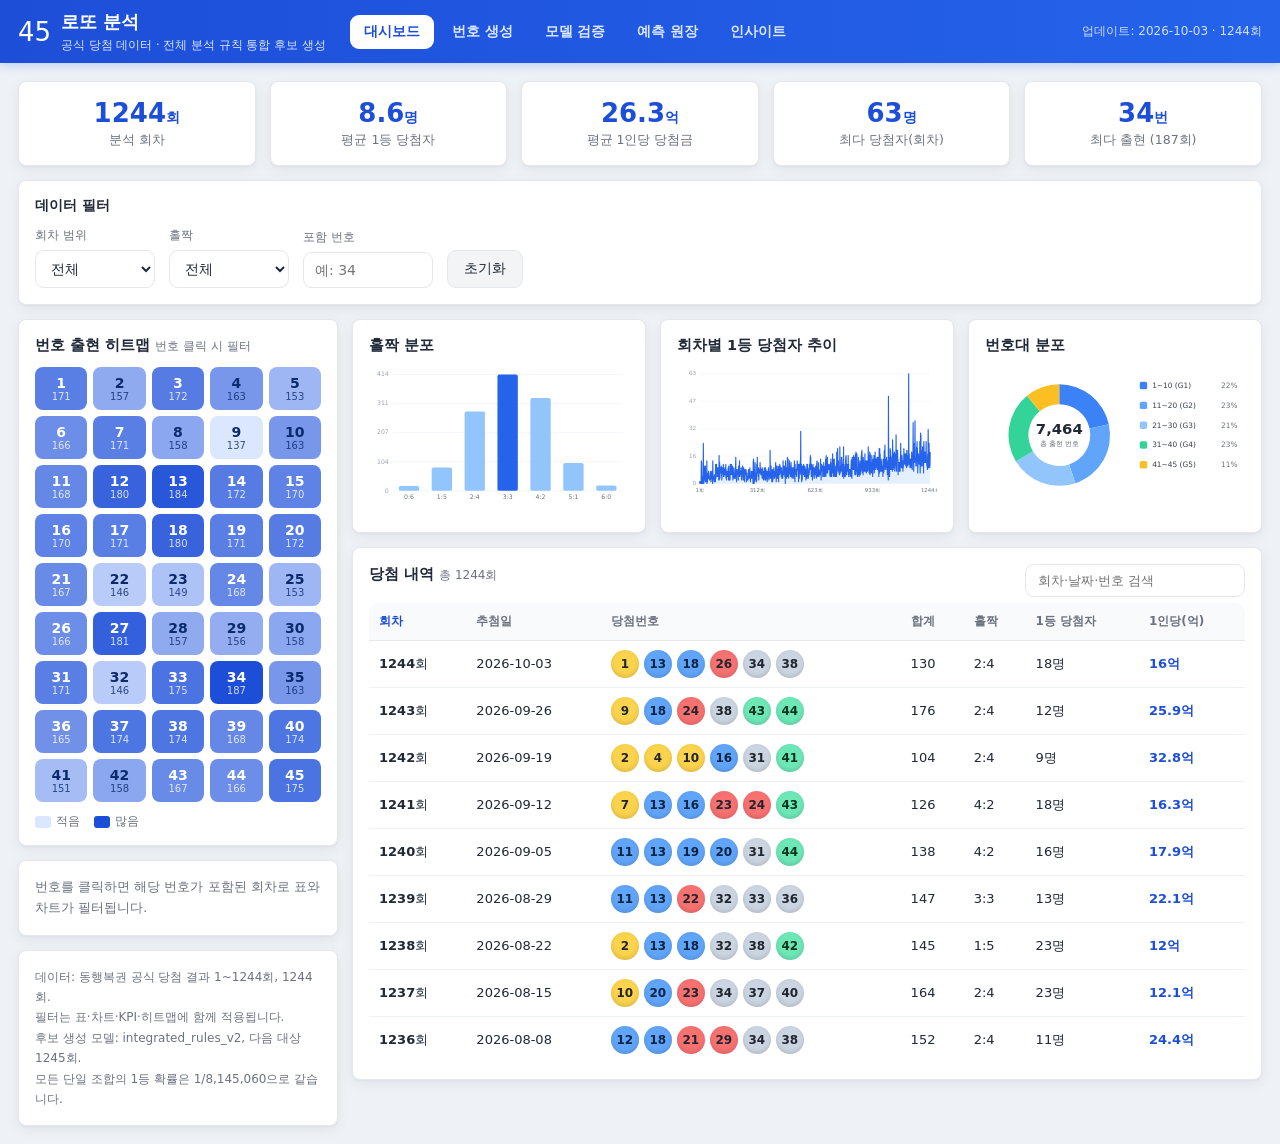
==== app/index.html @ 328bbbec "예측 원장에 힌트 적중률 채점 추가 포함·제외 번호와 실험 필터가 무작위로 고른 것보다 잘 맞는지 잰다. 힌트를 무작위로 고르면 기대 당첨금은 힌트가 없을 때와 같으므로, 힌트가 " ====
<!DOCTYPE html>
<html lang="ko">
<head>
<meta charset="utf-8" />
<meta name="viewport" content="width=device-width, initial-scale=1, viewport-fit=cover" />
<meta name="theme-color" content="#1d4ed8" />
<meta name="apple-mobile-web-app-capable" content="yes" />
<meta name="apple-mobile-web-app-title" content="로또 분석" />
<link rel="manifest" href="manifest.webmanifest" />
<link rel="icon" href="icon-192.png" />
<link rel="apple-touch-icon" href="icon-192.png" />
<link rel="stylesheet" href="styles.css" />
<title>로또 데이터 분석과 번호 생성</title>
</head>
<body>
<header class="appbar">
  <div class="appbar-inner">
    <div class="brand">
      <span class="logo" aria-hidden="true">45</span>
      <div class="brand-txt">
        <h1>로또 분석</h1>
        <span class="sub">공식 당첨 데이터 · 전체 분석 규칙 통합 후보 생성</span>
      </div>
    </div>
    <nav class="topnav" id="topnav" aria-label="주요 화면">
      <button data-tab="dashboard" data-icon="⌂" class="active" aria-current="page">대시보드</button>
      <button data-tab="generate" data-icon="＋">번호 생성</button>
      <button data-tab="backtest" data-icon="✓">모델 검증</button>
      <button data-tab="ledger" data-icon="▤">예측 원장</button>
      <button data-tab="insights" data-icon="ⓘ">인사이트</button>
    </nav>
    <div class="updated" id="updated">업데이트: -</div>
  </div>
</header>

<main>
  <section class="tab" id="tab-dashboard">
    <div class="kpis" id="kpis"></div>
    <div class="card filterbar">
      <div class="filter-title">데이터 필터</div>
      <div class="filter-grid">
        <label class="filter-field">회차 범위
          <select id="fRange">
            <option value="0" selected>전체</option><option value="500">최근 500회</option>
            <option value="300">최근 300회</option><option value="200">최근 200회</option>
            <option value="100">최근 100회</option><option value="50">최근 50회</option>
          </select>
        </label>
        <label class="filter-field">홀짝<select id="fOE"><option value="all">전체</option></select></label>
        <label class="filter-field filter-wide">포함 번호<input type="text" id="fInclude" placeholder="예: 34" inputmode="numeric" /></label>
        <button class="reset" id="fReset">초기화</button>
      </div>
    </div>
    <div class="dash">
      <div class="dash-left">
        <div class="card heatmap-card">
          <h3>번호 출현 히트맵 <span class="muted-inline">번호 클릭 시 필터</span></h3>
          <div id="heatmap" class="heatmap"></div>
          <div class="legend">
            <span class="legend-grad"><i></i> 적음</span><span class="legend-grad"><i class="hi"></i> 많음</span>
            <span class="legend-clear" id="legendClear" hidden>번호 필터 해제</span>
          </div>
        </div>
        <div class="card info-card">번호를 클릭하면 해당 번호가 포함된 회차로 표와 차트가 필터됩니다.</div>
        <div class="card notes" id="notes"></div>
      </div>
      <div class="dash-right">
        <div class="charts">
          <div class="card chart-card"><h3>홀짝 분포</h3><div id="chartOE" class="chart"></div></div>
          <div class="card chart-card"><h3>회차별 1등 당첨자 추이</h3><div id="chartLine" class="chart"></div></div>
          <div class="card chart-card"><h3>번호대 분포</h3><div id="chartDonut" class="chart"></div></div>
        </div>
        <div class="card table-card">
          <div class="table-head">
            <h3>당첨 내역 <span class="muted-inline" id="tableCount"></span></h3>
            <input type="search" id="tableSearch" class="table-search" placeholder="회차·날짜·번호 검색" />
          </div>
          <div class="table-scroll">
            <table id="drawTable">
              <thead><tr>
                <th data-sort="round">회차</th><th data-sort="date">추첨일</th>
                <th class="nums-col">당첨번호</th><th data-sort="sum">합계</th>
                <th class="oe-col">홀짝</th><th data-sort="winners">1등 당첨자</th><th data-sort="amount">1인당(억)</th>
              </tr></thead>
              <tbody id="drawTbody"></tbody>
            </table>
          </div>
        </div>
      </div>
    </div>
  </section>

  <section class="tab" id="tab-generate" hidden>
    <div class="card hero">
      <h2 id="generatorTitle">다음 회차 후보 생성</h2>
      <p class="muted">기본 패턴·전이·조건부 규칙·개별 번호·페어·출현주기를 함께 평가해 상위 조합을 표시합니다.
        여러 장을 살 때는 <b>겹침 상한</b>이 중요합니다. 상한이 작을수록 조합끼리 덜 겹쳐
        한 장도 못 맞출 확률이 내려갑니다(기대값은 그대로입니다).</p>
      <div class="controls">
        <label>생성 개수<input type="number" id="genCount" value="6" min="1" max="200" /></label>
        <label>후보 풀<select id="genPool"><option value="10000">10,000개</option><option value="30000" selected>30,000개</option><option value="60000">60,000개</option></select></label>
        <label>점수 모델<select id="genModel"><option value="integrated" selected>전체 규칙 통합 v2</option><option value="legacy">페어+주기 v1</option></select></label>
        <label>시나리오<select id="genScenario"><option value="all">전체</option></select></label>
        <label class="check"><input type="checkbox" id="genNoConsec" /> 연속번호 제외</label>
        <label>조합 간 겹침 상한<select id="genMaxOverlap">
          <option value="2" selected>최대 2개 (권장)</option>
          <option value="3">최대 3개</option>
          <option value="4">최대 4개</option>
          <option value="none">제한 없음</option>
        </select></label>
      </div>
      <div class="controls">
        <label class="grow">고정 번호<input type="text" id="genFix" placeholder="예: 17, 33" inputmode="numeric" /></label>
        <label class="grow">제외 번호<input type="text" id="genExclude" placeholder="예: 7, 13" inputmode="numeric" /></label>
        <label class="grow">재현 시드<input type="text" id="genSeed" placeholder="예: 1234 또는 메모" autocomplete="off" /></label>
      </div>
      <div class="model-help" id="modelHelp"></div>
      <details class="experiment-panel">
        <summary>선택형 실험 필터 <span id="experimentSummary">0개 사용 · 기본값 꺼짐</span></summary>
        <p class="muted">전형적인 모양을 강제하면 실제 당첨조합도 제외됩니다. 아래 필터는 통합 점수와 별개이며 직접 선택한 경우에만 적용됩니다.</p>
        <div id="experimentRules"></div>
        <div class="callout warn compact" id="experimentRisk"></div>
      </details>
      <button class="primary" id="genBtn">후보 생성</button>
      <p class="error" id="genError" hidden></p>
    </div>
    <div id="genResults"></div>
    <div class="card lock-card" id="lockCard" hidden>
      <div>
        <h3>이 결과를 예측 원장에 잠그기</h3>
        <p class="muted">대상 회차·데이터 기준·모델·조건·시드·조합을 함께 저장합니다. 저장된 원본은 수정하지 않고 추첨 결과만 자동 판정합니다.</p>
      </div>
      <button class="primary slim" id="lockBtn">예측 잠금</button>
      <span class="save-status" id="lockStatus"></span>
    </div>
    <div class="card generation-save-card" id="generationSaveCard" hidden>
      <div class="generation-save-head">
        <div>
          <h3>생성 번호 저장·내보내기</h3>
          <p class="muted">현재 결과를 이 브라우저에 보관하거나, 회차·조건과 번호가 정리된 텍스트 파일로 내려받습니다.</p>
        </div>
        <div class="result-actions">
          <button class="primary slim" id="saveGenerationBtn">현재 결과 저장</button>
          <button class="ghost slim" id="exportGenerationTxtBtn">현재 결과 TXT</button>
        </div>
      </div>
      <span class="save-status" id="generationSaveStatus"></span>
      <div id="savedGenerationList"></div>
    </div>
    <div class="card subtle"><button class="ghost" id="qpBtn">완전 무작위 1장</button><div id="qpResult"></div></div>
  </section>

  <section class="tab" id="tab-backtest" hidden>
    <div class="card">
      <h2>워크포워드 백테스트</h2>
      <p class="muted">각 검증 회차 직전 데이터만 학습하고 표본으로 실제 당첨 조합의 전체 조합 내 백분위를 추정했습니다.</p>
      <div id="btTable"></div><div id="btCompare" class="callout warn"></div>
    </div>
    <div class="card" id="btFullCard">
      <h2>전 회차 워크포워드 백테스트</h2>
      <p class="muted" id="btFullIntro"></p>
      <div id="btFullTable"></div>
      <h3 style="margin-top:14px">구간별</h3>
      <div id="btFullSegments"></div>
      <div id="btFullNote" class="callout warn"></div>
    </div>
    <div class="card">
      <h3>현재 점수 구성</h3>
      <div id="btStability"></div>
    </div>
    <div class="card">
      <h3>규칙별 배제 위험</h3>
      <p class="muted">통과율은 예측력이 아니라 해당 규칙이 후보와 과거 당첨조합을 얼마나 남기는지 보여줍니다.</p>
      <div id="ruleRiskTable"></div>
      <div id="ruleRiskNote" class="callout warn"></div>
    </div>
    <div class="card">
      <h3>회차 조회</h3>
      <div class="controls">
        <label class="grow">회차 번호<input type="number" id="lookupRound" placeholder="예: 최근 회차" inputmode="numeric" /></label>
        <button class="primary slim" id="lookupBtn">조회</button>
      </div>
      <div id="lookupResult"></div>
    </div>
  </section>

  <section class="tab" id="tab-ledger" hidden>
    <div class="card intro ledger-head">
      <div>
        <h2>예측 원장</h2>
        <p class="muted">추첨 전에 잠근 생성 결과와 SHA-256 영수증을 이 브라우저에 보관합니다. 앱 데이터가 갱신되면 1~5등 기준으로 자동 채점합니다.</p>
      </div>
      <button class="ghost slim" id="exportLedgerBtn">JSON 내보내기</button>
    </div>
    <div class="card callout warn ledger-warning">
      브라우저를 초기화하면 로컬 원장이 사라질 수 있습니다. 중요한 기록은 JSON으로 내보내 별도 보관하세요.
    </div>
    <div id="hintScore"></div>
    <div id="ledgerList"></div>
  </section>

  <section class="tab" id="tab-insights" hidden>
    <div class="card intro"><h2>검증 결과</h2><p class="muted">현재 생성 규칙과 해석할 때 지켜야 할 한계입니다.</p></div>
    <div id="insightCards"></div>
  </section>
</main>
<script src="data.js"></script><script src="app.js"></script>
</body>
</html>
---- app/styles.css ----
:root {
  --bg: #eef2f7;
  --card: #ffffff;
  --ink: #1f2937;
  --muted: #6b7280;
  --line: #e5e7eb;
  --line2: #eef1f5;
  --blue: #2563eb;
  --blue-d: #1d4ed8;
  --blue-l: #60a5fa;
  --blue-bg: #eff4ff;
  --good: #16a34a;
  --good-bg: #ecfdf3;
  --warn: #d97706;
  --warn-bg: #fff7ed;
  --bad: #dc2626;
  --shadow: 0 1px 2px rgba(16,24,40,.04), 0 4px 14px rgba(16,24,40,.06);
  --radius: 8px;
}

* { box-sizing: border-box; -webkit-tap-highlight-color: transparent; }

html { max-width: 100%; overflow-x: hidden; }
html, body {
  margin: 0;
  background: var(--bg);
  color: var(--ink);
  font-family: -apple-system, BlinkMacSystemFont, "Apple SD Gothic Neo",
    "Pretendard", "Segoe UI", system-ui, sans-serif;
  -webkit-font-smoothing: antialiased;
}
body { min-width: 320px; max-width: 100%; overflow-x: hidden; }
button, input, select, summary { touch-action: manipulation; }

/* ── App bar ───────────────────────────── */
.appbar {
  position: sticky; top: 0; z-index: 30;
  background: linear-gradient(90deg, var(--blue-d), var(--blue));
  color: #fff;
  box-shadow: 0 2px 10px rgba(29,78,216,.25);
}
.appbar-inner {
  max-width: 1320px; margin: 0 auto;
  padding: 10px 18px calc(10px + env(safe-area-inset-top, 0px));
  display: flex; align-items: center; gap: 16px; flex-wrap: wrap;
}
.brand { display: flex; align-items: center; gap: 10px; }
.logo { font-size: 26px; }
.brand-txt h1 { margin: 0; font-size: 18px; letter-spacing: 0; }
.brand-txt .sub { font-size: 11.5px; color: #dbe6ff; }
.topnav { display: flex; gap: 4px; margin-left: 8px; flex: 1; }
.topnav button {
  background: transparent; color: #dbe6ff; border: none;
  padding: 8px 14px; border-radius: 9px; font-size: 14px; font-weight: 600;
  cursor: pointer; font-family: inherit; transition: background .15s, color .15s;
}
.topnav button:hover { background: rgba(255,255,255,.12); color: #fff; }
.topnav button.active { background: #fff; color: var(--blue-d); }
.topnav button::before { display: none; }
.updated { font-size: 12px; color: #cfe0ff; white-space: nowrap; }

/* ── Layout ────────────────────────────── */
main { max-width: 1320px; margin: 0 auto; padding: 18px; }
.tab[hidden] { display: none; }
.card {
  background: var(--card);
  border: 1px solid var(--line);
  border-radius: var(--radius);
  box-shadow: var(--shadow);
  padding: 16px;
  min-width: 0;
}
.card h2 { margin: 0 0 6px; font-size: 18px; }
.card h3 { margin: 0 0 12px; font-size: 14.5px; font-weight: 700; }
.muted { color: var(--muted); font-size: 13px; line-height: 1.6; margin: 0 0 12px; }
.muted-inline { color: var(--muted); font-size: 12px; font-weight: 500; }

/* ── KPI cards ─────────────────────────── */
.kpis {
  display: grid; grid-template-columns: repeat(5, 1fr); gap: 14px;
  margin-bottom: 14px;
}
/* 진단 타일은 4개라 화면 폭에 맞춰 스스로 접힌다. */
.kpis.diagnostic { grid-template-columns: repeat(auto-fit, minmax(150px, 1fr)); }
.kpi {
  background: var(--card); border: 1px solid var(--line); border-radius: var(--radius);
  box-shadow: var(--shadow); padding: 16px; text-align: center;
}
.kpi .big { font-size: 26px; font-weight: 800; color: var(--blue-d); letter-spacing: 0; }
.kpi .lbl { font-size: 12.5px; color: var(--muted); margin-top: 4px; }
.kpi .big small { font-size: 14px; font-weight: 700; }

/* ── Filter bar ────────────────────────── */
.filterbar { margin-bottom: 14px; }
.filter-title { font-weight: 700; font-size: 14px; margin-bottom: 12px; }
.filter-grid { display: flex; gap: 14px; flex-wrap: wrap; align-items: flex-end; }
label { font-size: 12px; color: var(--muted); display: flex; flex-direction: column; gap: 6px; }
input, select {
  background: #fff; border: 1px solid var(--line); color: var(--ink);
  border-radius: 9px; padding: 9px 11px; font-size: 14px; font-family: inherit;
}
select { min-width: 120px; }
input[type="text"], input[type="number"] { width: 130px; }
input:focus, select:focus { outline: 2px solid var(--blue-l); outline-offset: 0; border-color: var(--blue-l); }
.reset {
  background: #f3f4f6; border: 1px solid var(--line); color: var(--ink);
  border-radius: 9px; padding: 9px 16px; font-size: 14px; cursor: pointer; font-family: inherit;
}
.reset:hover { background: #e9ecf1; }
.toggle { flex-direction: row; align-items: center; gap: 8px; color: var(--ink); font-size: 13px; cursor: pointer; }
.toggle input { display: none; }
.toggle .track {
  width: 38px; height: 22px; border-radius: 999px; background: #cbd5e1; position: relative; transition: background .15s;
}
.toggle .track::after {
  content: ""; position: absolute; top: 2px; left: 2px; width: 18px; height: 18px;
  border-radius: 50%; background: #fff; box-shadow: 0 1px 2px rgba(0,0,0,.2); transition: transform .15s;
}
.toggle input:checked + .track { background: var(--blue); }
.toggle input:checked + .track::after { transform: translateX(16px); }

/* ── Dashboard grid ────────────────────── */
.dash {
  display: grid;
  grid-template-columns: 320px 1fr;
  gap: 14px;
  align-items: start;
}
.dash-left { display: flex; flex-direction: column; gap: 14px; }
.dash-right { display: flex; flex-direction: column; gap: 14px; }
.charts { display: grid; grid-template-columns: 1fr 1fr 1fr; gap: 14px; }
.dash, .dash-left, .dash-right, .charts, .table-card { min-width: 0; }
.info-card { font-size: 13px; color: var(--muted); line-height: 1.6; }
.notes { font-size: 12px; color: var(--muted); line-height: 1.7; }
.notes b { color: var(--ink); }
.chart { width: 100%; }
.chart svg { width: 100%; height: auto; display: block; }

/* ── Heatmap ───────────────────────────── */
.heatmap { display: grid; grid-template-columns: repeat(5, 1fr); gap: 6px; }
.hm-cell {
  border-radius: 8px; padding: 7px 2px; text-align: center; cursor: pointer;
  border: 1px solid transparent; transition: transform .08s;
  color: #0b2a6b;
}
.hm-cell:hover { transform: translateY(-1px); border-color: var(--blue); }
.hm-cell.active { outline: 2px solid var(--blue-d); }
.hm-cell .n { font-weight: 800; font-size: 14px; }
.hm-cell .c { font-size: 10px; opacity: .8; }
.legend { display: flex; align-items: center; gap: 14px; margin-top: 12px; font-size: 11.5px; color: var(--muted); flex-wrap: wrap; }
.legend-grad { display: inline-flex; align-items: center; gap: 5px; }
.legend-grad i { width: 16px; height: 12px; border-radius: 3px; background: #dbe7ff; display: inline-block; }
.legend-grad i.hi { background: #1d4ed8; }
.legend-clear { color: var(--blue); cursor: pointer; font-weight: 600; }

/* ── Balls ─────────────────────────────── */
.balls { display: flex; gap: 5px; flex-wrap: wrap; }
.ball {
  width: 28px; height: 28px; border-radius: 50%; display: grid; place-items: center;
  font-weight: 700; font-size: 12px; color: #21262e;
  box-shadow: inset 0 -2px 4px rgba(0,0,0,.12);
}
.ball.lg { width: 34px; height: 34px; font-size: 14px; }
.ball.c1 { background: #fcd34d; }
.ball.c2 { background: #60a5fa; color:#0b2545; }
.ball.c3 { background: #f87171; }
.ball.c4 { background: #cbd5e1; }
.ball.c5 { background: #6ee7b7; color:#06351f; }
.ball.fixed { outline: 2px solid var(--blue); outline-offset: 1px; }
.ball.bonus { background: #fff; color: var(--blue); border: 2px dashed var(--blue); }

/* ── Data table ────────────────────────── */
.table-head { display: flex; align-items: center; justify-content: space-between; gap: 12px; margin-bottom: 6px; flex-wrap: wrap; }
.table-search { width: 220px; max-width: 100%; padding: 8px 12px; font-size: 13px; border-radius: 9px; }
.table-search::-webkit-search-cancel-button { cursor: pointer; }
.table-scroll { max-height: 460px; overflow: auto; border-radius: 10px; }
#drawTable { width: 100%; border-collapse: collapse; font-size: 13px; }
#drawTable thead th {
  position: sticky; top: 0; background: #f8fafc; z-index: 1;
  text-align: left; padding: 10px 10px; color: var(--muted); font-weight: 700; font-size: 12px;
  border-bottom: 1px solid var(--line); cursor: pointer; white-space: nowrap;
}
#drawTable thead th.nums-col, #drawTable thead th.oe-col { cursor: default; }
#drawTable thead th.sorted { color: var(--blue-d); }
#drawTable tbody td { padding: 9px 10px; border-bottom: 1px solid var(--line2); white-space: nowrap; }
#drawTable tbody tr:hover { background: var(--blue-bg); }
#drawTable .amt { color: var(--blue-d); font-weight: 700; }
.pill {
  display: inline-block; font-size: 11px; font-weight: 700; padding: 2px 8px; border-radius: 999px;
}
.pill.lo0 { background: var(--good-bg); color: var(--good); }
.pill.lo1 { background: #eef2ff; color: #4f46e5; }
.pill.lo2 { background: var(--warn-bg); color: var(--warn); }
.pill.lo3 { background: #fef2f2; color: var(--bad); }

/* ── Generate / shared ─────────────────── */
.tab { display: flex; flex-direction: column; gap: 14px; }
#tab-dashboard:not([hidden]) { display: block; }
.hero { background: linear-gradient(160deg, #eff4ff, #ffffff); }
.intro { background: linear-gradient(160deg, #eff4ff, #ffffff); }
.controls { display: flex; gap: 12px; flex-wrap: wrap; align-items: flex-end; margin-bottom: 10px; }
label.grow { flex: 1 1 180px; }
label.grow input { width: 100%; }
label.check { flex-direction: row; align-items: center; gap: 8px; color: var(--ink); font-size: 13px; }
input[type="checkbox"] { width: 17px; height: 17px; accent-color: var(--blue); }
button { font-family: inherit; cursor: pointer; border: none; font-size: 15px; }
.primary {
  background: var(--blue); color: #fff; border-radius: 10px; padding: 12px 18px; font-weight: 600; width: 100%;
}
.primary.slim { width: auto; }
.primary:active { filter: brightness(1.05); }
.ghost { background: #f3f4f6; color: var(--ink); border: 1px solid var(--line); border-radius: 10px; padding: 12px 16px; width: 100%; }
.ghost.slim { width: auto; white-space: nowrap; }
.error { color: var(--bad); font-size: 13px; margin: 10px 0 0; }
.subtle { background: #fafbfc; border-style: dashed; }
.model-help {
  margin: 4px 0 12px;
  padding: 10px 12px;
  border-radius: 9px;
  background: #eef4ff;
  color: #475569;
  font-size: 12px;
  line-height: 1.55;
}
.model-help b { color: var(--blue-d); }
.experiment-panel {
  margin: 0 0 12px;
  border: 1px solid var(--line);
  border-radius: 10px;
  background: rgba(255,255,255,.78);
  overflow: hidden;
}
.experiment-panel summary {
  padding: 12px 14px;
  cursor: pointer;
  color: var(--ink);
  font-size: 13px;
  font-weight: 700;
}
.experiment-panel summary span { color: var(--warn); font-weight: 600; margin-left: 5px; }
.experiment-panel[open] { padding-bottom: 12px; }
.experiment-panel[open] summary { border-bottom: 1px solid var(--line); margin-bottom: 12px; }
.experiment-panel > p, .experiment-panel > div { margin-left: 14px; margin-right: 14px; }
.experiment-rules { display: grid; grid-template-columns: repeat(2, minmax(0, 1fr)); gap: 8px; }
.experiment-rule {
  display: grid; grid-template-columns: auto 1fr auto; align-items: start; gap: 8px;
  padding: 10px; background: #f8fafc; border: 1px solid var(--line); border-radius: 9px;
}
.experiment-rule input { margin: 1px 0 0; }
.experiment-rule label { display: block; color: var(--ink); font-weight: 700; cursor: pointer; }
.experiment-rule small { display: block; color: var(--muted); font-weight: 400; line-height: 1.45; margin-top: 3px; }
.experiment-rule .rates { color: var(--muted); font-size: 10.5px; white-space: nowrap; text-align: right; line-height: 1.5; }
.callout.compact { margin-top: 10px; padding: 9px 11px; font-size: 12px; }

.combo {
  display: flex; align-items: center; gap: 8px; flex-wrap: wrap;
  padding: 11px 12px; background: #f8fafc; border: 1px solid var(--line); border-radius: 11px; margin-bottom: 9px;
}
.combo .tag { margin-left: auto; font-size: 11px; color: var(--muted); text-align: right; line-height: 1.45; }
.combo .tag b { color: var(--ink); }
.generation-meta {
  display: flex; flex-wrap: wrap; gap: 6px; margin: -3px 0 12px;
}
.meta-chip {
  display: inline-flex; align-items: center; padding: 4px 8px;
  border-radius: 999px; background: var(--blue-bg); color: var(--blue-d); font-size: 11px; font-weight: 600;
}
.meta-chip.warn { background: var(--warn-bg); color: var(--warn); }
.lock-card { display: flex; gap: 14px; align-items: center; flex-wrap: wrap; }
.lock-card > div { flex: 1 1 360px; }
.lock-card h3 { margin-bottom: 4px; }
.lock-card .muted { margin-bottom: 0; }
.save-status { color: var(--good); font-size: 12px; font-weight: 700; }
.save-status.error { color: var(--bad); }
.generation-save-card { display: flex; flex-direction: column; gap: 12px; }
.generation-save-head {
  display: flex; align-items: center; justify-content: space-between; gap: 14px; flex-wrap: wrap;
}
.generation-save-head > div:first-child { flex: 1 1 360px; }
.generation-save-head h3 { margin-bottom: 4px; }
.generation-save-head .muted { margin-bottom: 0; }
.result-actions, .saved-actions { display: flex; gap: 8px; flex-wrap: wrap; }
.saved-title { color: var(--muted); font-size: 11px; font-weight: 700; margin-bottom: 4px; }
.saved-empty {
  padding: 14px; border: 1px dashed var(--line); border-radius: 9px;
  color: var(--muted); font-size: 12px; text-align: center;
}
.saved-generation {
  display: flex; align-items: center; justify-content: space-between; gap: 12px;
  padding: 10px 0; border-top: 1px solid var(--line2);
}
.saved-generation > div:first-child { min-width: 0; }
.saved-generation b { display: block; font-size: 13px; }
.saved-generation span {
  display: block; margin-top: 3px; color: var(--muted); font-size: 10.5px;
  overflow-wrap: anywhere;
}
.ghost.danger { color: var(--bad); }

/* ── Backtest tables / bars ────────────── */
.bt-table { width: 100%; border-collapse: collapse; font-size: 13px; }
.bt-table th, .bt-table td { padding: 9px 6px; text-align: right; border-bottom: 1px solid var(--line); }
.bt-table th:first-child, .bt-table td:first-child { text-align: left; color: var(--muted); }
.bt-table th { color: var(--muted); font-weight: 700; font-size: 11px; }
.bt-table tr:last-child td { border-bottom: none; }
.callout { margin-top: 14px; padding: 12px 14px; border-radius: 11px; background: var(--good-bg); border: 1px solid #bbf7d0; font-size: 13px; line-height: 1.6; }
.callout.warn { background: var(--warn-bg); border-color: #fed7aa; }
.barlist { display: flex; flex-direction: column; gap: 8px; }
.barrow { display: grid; grid-template-columns: 92px 1fr 64px; align-items: center; gap: 10px; font-size: 12px; }
.barrow .lbl { color: var(--muted); }
.barrow .val { text-align: right; color: var(--ink); }
.bartrack { background: #eef1f5; border-radius: 6px; height: 14px; overflow: hidden; }
.barfill { height: 100%; background: linear-gradient(90deg, var(--blue), var(--blue-l)); border-radius: 6px; }
.risk-low { color: var(--good); font-weight: 700; }
.risk-mid { color: var(--warn); font-weight: 700; }
.risk-high { color: var(--bad); font-weight: 700; }

/* ── Prediction ledger ─────────────────── */
.ledger-head { display: flex; align-items: center; justify-content: space-between; gap: 16px; }
.ledger-head .muted { margin-bottom: 0; }
.ledger-warning { margin-top: 0; }
.hint-card h3 { margin-bottom: 6px; }
.hint-tile .hint-verdict { margin-top: 6px; font-size: 12px; font-weight: 700; color: var(--muted); }
.hint-tile.good .hint-verdict { color: var(--good); }
.hint-tile.bad .hint-verdict { color: var(--bad); }
.hint-list { margin-top: 12px; border-top: 1px solid var(--line); }
.hint-row { display: grid; grid-template-columns: 64px 130px 1fr; gap: 4px 10px; align-items: center; padding: 8px 0; border-bottom: 1px solid var(--line2); font-size: 13px; }
.hint-row small { color: var(--muted); }
.hint-num { display: inline-block; min-width: 22px; margin: 1px 2px; padding: 1px 5px; border-radius: 6px; text-align: center; font-weight: 700; font-size: 12px; }
.hint-num.ok { background: var(--good-bg); color: var(--good); }
.hint-num.ng { background: #fef2f2; color: var(--bad); }
@media (max-width: 560px) {
  .hint-row { grid-template-columns: 56px 1fr; }
  .hint-row > div { grid-column: 1 / -1; }
}
.ledger-entry { padding: 0; overflow: hidden; }
.ledger-entry-head {
  display: flex; justify-content: space-between; gap: 12px; align-items: flex-start;
  padding: 14px 16px; background: #f8fafc; border-bottom: 1px solid var(--line);
}
.ledger-entry-head h3 { margin-bottom: 4px; font-size: 15px; }
.ledger-entry-head .time { color: var(--muted); font-size: 11px; }
.ledger-state { flex: 0 0 auto; border-radius: 999px; padding: 5px 9px; font-size: 11px; font-weight: 800; }
.ledger-state.pending { color: var(--blue-d); background: var(--blue-bg); }
.ledger-state.scored { color: var(--good); background: var(--good-bg); }
.ledger-entry-body { padding: 14px 16px; }
.ledger-settings { display: flex; flex-wrap: wrap; gap: 6px; margin-bottom: 12px; }
.ledger-line {
  display: flex; align-items: center; gap: 10px; padding: 7px 0;
  border-bottom: 1px solid var(--line2);
}
.ledger-line:last-of-type { border-bottom: none; }
.ledger-line .result { margin-left: auto; font-size: 12px; color: var(--muted); text-align: right; }
.ledger-line .result b { color: var(--ink); }
.receipt {
  margin-top: 12px; padding-top: 10px; border-top: 1px dashed var(--line);
  color: var(--muted); font-size: 10.5px; overflow-wrap: anywhere;
}
.empty-state { text-align: center; color: var(--muted); padding: 34px 18px; line-height: 1.7; }

/* ── Insights ──────────────────────────── */
.insight { border-left: 4px solid var(--blue); padding: 14px 16px; }
.insight.good { border-left-color: var(--good); }
.insight.warn { border-left-color: var(--warn); }
.insight h3 { font-size: 15px; margin: 0 0 8px; }
.insight p { margin: 0; font-size: 13px; line-height: 1.65; color: #374151; }
.insight .badge { display: inline-block; font-size: 10px; font-weight: 700; padding: 2px 8px; border-radius: 999px; margin-bottom: 8px; }
.insight.good .badge { background: var(--good-bg); color: var(--good); }
.insight.warn .badge { background: var(--warn-bg); color: var(--warn); }
.insight .badge { background: var(--blue-bg); color: var(--blue-d); }

.latest-meta { font-size: 12px; color: var(--muted); margin-top: 10px; }
.latest-meta b { color: var(--ink); }

/* ── Responsive ────────────────────────── */
@media (max-width: 1080px) {
  .kpis { grid-template-columns: repeat(3, 1fr); }
  .dash { grid-template-columns: 1fr; }
}
@media (max-width: 680px) {
  body {
    padding-bottom: calc(70px + env(safe-area-inset-bottom, 0px));
  }
  .appbar-inner {
    min-height: 64px;
    padding: calc(9px + env(safe-area-inset-top, 0px)) 14px 9px;
    gap: 9px;
    flex-wrap: nowrap;
  }
  .brand { min-width: 0; width: 100%; }
  .logo { flex: 0 0 auto; font-size: 24px; }
  .brand-txt { min-width: 0; }
  .brand-txt h1 { font-size: 17px; }
  .brand-txt .sub {
    display: block;
    max-width: 100%;
    overflow: hidden;
    text-overflow: ellipsis;
    white-space: nowrap;
    font-size: 10.5px;
  }
  .topnav {
    position: fixed;
    z-index: 80;
    left: 0;
    right: 0;
    bottom: 0;
    width: 100%;
    min-width: 0;
    margin: 0;
    padding: 6px 6px calc(6px + env(safe-area-inset-bottom, 0px));
    display: grid;
    grid-template-columns: repeat(5, minmax(0, 1fr));
    gap: 2px;
    overflow: visible;
    background: rgba(255,255,255,.96);
    border-top: 1px solid var(--line);
    box-shadow: 0 -4px 18px rgba(15,23,42,.12);
    backdrop-filter: blur(16px);
    -webkit-backdrop-filter: blur(16px);
  }
  .topnav button {
    min-width: 0;
    min-height: 52px;
    padding: 4px 1px;
    border-radius: 9px;
    color: #64748b;
    display: flex;
    flex-direction: column;
    align-items: center;
    justify-content: center;
    gap: 2px;
    font-size: 10px;
    line-height: 1.15;
    white-space: nowrap;
  }
  .topnav button::before {
    content: attr(data-icon);
    display: block;
    font-size: 19px;
    line-height: 1;
    font-weight: 500;
  }
  .topnav button:hover { background: var(--blue-bg); color: var(--blue-d); }
  .topnav button.active {
    background: var(--blue-bg);
    color: var(--blue-d);
    box-shadow: inset 0 0 0 1px #dbe7ff;
  }
  .updated { display: none; }
  main {
    width: 100%;
    max-width: 100%;
    padding: 12px;
    overflow: hidden;
  }
  .tab { gap: 10px; }
  .card { padding: 14px; border-radius: 12px; }
  .kpis {
    grid-template-columns: repeat(2, minmax(0, 1fr));
    gap: 8px;
    margin-bottom: 10px;
  }
  .kpi { min-width: 0; padding: 13px 7px; border-radius: 12px; }
  .kpi:last-child { grid-column: 1 / -1; }
  .kpi .big { font-size: 21px; }
  .kpi .big small { font-size: 12px; }
  .kpi .lbl { font-size: 10.5px; line-height: 1.35; }
  .filterbar { margin-bottom: 10px; }
  .filter-grid {
    display: grid;
    grid-template-columns: repeat(2, minmax(0, 1fr));
    gap: 10px 8px;
    align-items: end;
  }
  .filter-field, .filter-grid label { min-width: 0; }
  .filter-wide, .filter-grid .reset { grid-column: 1 / -1; }
  input, select, .reset {
    width: 100%;
    min-width: 0;
    min-height: 44px;
    font-size: 16px;
  }
  input[type="text"], input[type="number"] { width: 100%; }
  select { max-width: 100%; }
  .charts { grid-template-columns: 1fr; }
  .chart-card { overflow: hidden; }
  .heatmap { gap: 5px; }
  .hm-cell { padding: 8px 2px; min-width: 0; }
  .hm-cell .n { font-size: 13px; }
  .controls {
    display: grid;
    grid-template-columns: repeat(2, minmax(0, 1fr));
    gap: 10px 8px;
    align-items: end;
  }
  .controls > label { min-width: 0; }
  .controls label.grow, .controls label.check, .controls > .primary.slim { grid-column: 1 / -1; }
  .controls label.check {
    min-height: 44px;
    padding: 9px 11px;
    border: 1px solid var(--line);
    border-radius: 9px;
    background: #fff;
  }
  .controls > .primary.slim { width: 100%; }
  .primary, .ghost { min-height: 46px; }
  .experiment-panel summary {
    min-height: 46px;
    display: flex;
    align-items: center;
    flex-wrap: wrap;
    gap: 3px;
  }
  .experiment-rules { grid-template-columns: 1fr; }
  .experiment-rule { grid-template-columns: auto 1fr; }
  .experiment-rule .rates { grid-column: 2; text-align: left; white-space: normal; }
  .combo { padding: 11px; gap: 7px; }
  .combo .tag {
    width: 100%;
    margin-left: 0;
    padding-top: 8px;
    border-top: 1px dashed var(--line);
    text-align: left;
  }
  .generation-meta { margin-top: 0; }
  .bt-table {
    width: 100%;
    table-layout: fixed;
    font-size: 10.5px;
  }
  .bt-table th, .bt-table td {
    padding: 7px 3px;
    white-space: normal;
    overflow-wrap: anywhere;
    line-height: 1.35;
  }
  #ruleRiskTable .bt-table th:first-child,
  #ruleRiskTable .bt-table td:first-child { width: 34%; }
  .callout { padding: 11px; font-size: 12px; }
  .table-head { align-items: stretch; }
  .table-search { width: 100%; }
  .table-scroll {
    max-height: 620px;
    padding: 2px;
    overflow-x: hidden;
    overflow-y: auto;
  }
  #drawTable, #drawTable tbody { display: block; width: 100%; }
  #drawTable thead { display: none; }
  #drawTable tbody {
    display: grid;
    grid-template-columns: 1fr;
    gap: 9px;
  }
  #drawTable tbody tr {
    display: grid;
    grid-template-columns: repeat(4, minmax(0, 1fr));
    gap: 9px 6px;
    padding: 11px;
    border: 1px solid var(--line);
    border-radius: 11px;
    background: #fff;
  }
  #drawTable tbody tr:hover { background: #fff; }
  #drawTable tbody td {
    min-width: 0;
    padding: 0;
    border: 0;
    display: flex;
    flex-direction: column;
    gap: 3px;
    white-space: normal;
    font-size: 12px;
  }
  #drawTable tbody td::before {
    content: attr(data-label);
    color: var(--muted);
    font-size: 9.5px;
    font-weight: 600;
  }
  #drawTable tbody td:nth-child(1),
  #drawTable tbody td:nth-child(2) { grid-column: span 2; }
  #drawTable tbody td:nth-child(3) {
    grid-column: 1 / -1;
    padding: 2px 0 3px;
  }
  #drawTable .balls { flex-wrap: nowrap; gap: 4px; }
  #drawTable .ball { width: 28px; height: 28px; }
  .ledger-head { align-items: stretch; flex-direction: column; }
  .generation-save-head { align-items: stretch; flex-direction: column; }
  .generation-save-head > div:first-child { flex: 0 0 auto; width: 100%; }
  .result-actions { display: grid; grid-template-columns: 1fr 1fr; width: 100%; }
  .result-actions .slim { width: 100%; min-width: 0; white-space: normal; }
  .saved-generation { align-items: stretch; flex-direction: column; }
  .saved-actions { display: grid; grid-template-columns: 1fr 1fr; }
  .saved-actions .slim { width: 100%; }
  .ledger-head .ghost.slim { width: 100%; }
  .ledger-entry-head { padding: 12px; }
  .ledger-entry-body { padding: 12px; }
  .ledger-line { align-items: flex-start; flex-wrap: wrap; }
  .ledger-line .result { width: 100%; text-align: left; margin-left: 0; }
}

@media (max-width: 374px) {
  main { padding: 10px; }
  .card { padding: 12px; }
  .topnav { padding-left: 3px; padding-right: 3px; }
  .topnav button { font-size: 9.5px; }
  .kpi .big { font-size: 19px; }
  .ball.lg { width: 31px; height: 31px; font-size: 13px; }
  .balls { gap: 4px; }
  #drawTable .ball { width: 26px; height: 26px; font-size: 11px; }
}
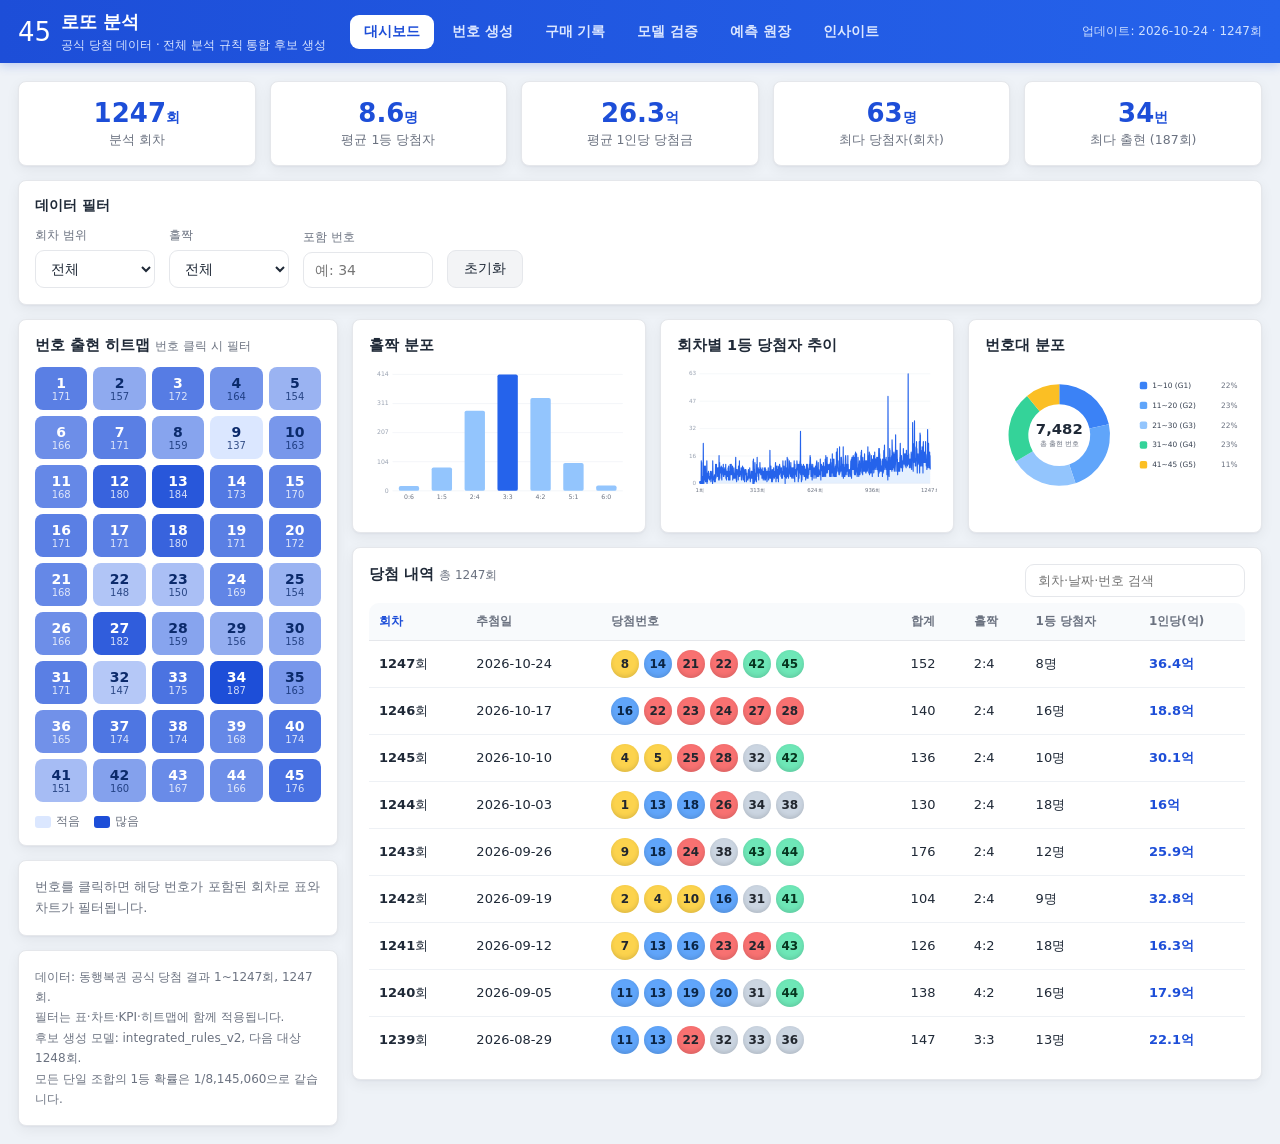
==== commit 95bc55f4: "구매 기록 탭과 누적 분석 추가 실제로 산 번호를 회차별로 쌓아 추첨 후 자동 채점하고, 지출·당첨·번호 습관을 무작위 기대값과 비교한다.  - 입력: 복권 QR(카메라·사진, B" ====
--- a/app/index.html
+++ b/app/index.html
@@ -25,6 +25,7 @@
     <nav class="topnav" id="topnav" aria-label="주요 화면">
       <button data-tab="dashboard" data-icon="⌂" class="active" aria-current="page">대시보드</button>
       <button data-tab="generate" data-icon="＋">번호 생성</button>
+      <button data-tab="purchases" data-icon="₩">구매 기록</button>
       <button data-tab="backtest" data-icon="✓">모델 검증</button>
       <button data-tab="ledger" data-icon="▤">예측 원장</button>
       <button data-tab="insights" data-icon="ⓘ">인사이트</button>
@@ -95,14 +96,15 @@
       <h2 id="generatorTitle">다음 회차 후보 생성</h2>
       <p class="muted">기본 패턴·전이·조건부 규칙·개별 번호·페어·출현주기를 함께 평가해 상위 조합을 표시합니다.
         여러 장을 살 때는 <b>겹침 상한</b>이 중요합니다. 상한이 작을수록 조합끼리 덜 겹쳐
-        한 장도 못 맞출 확률이 내려갑니다(기대값은 그대로입니다).</p>
+        한 장도 못 맞출 확률이 내려갑니다(기대값은 그대로입니다). 고정 번호는 모든 조합에 들어가므로 겹침에서 빼고 셉니다.</p>
       <div class="controls">
         <label>생성 개수<input type="number" id="genCount" value="6" min="1" max="200" /></label>
         <label>후보 풀<select id="genPool"><option value="10000">10,000개</option><option value="30000" selected>30,000개</option><option value="60000">60,000개</option></select></label>
+        <label>조합 선택<select id="genOrder"><option value="random" selected>무작위</option><option value="score">점수 상위</option></select></label>
         <label>점수 모델<select id="genModel"><option value="integrated" selected>전체 규칙 통합 v2</option><option value="legacy">페어+주기 v1</option></select></label>
         <label>시나리오<select id="genScenario"><option value="all">전체</option></select></label>
         <label class="check"><input type="checkbox" id="genNoConsec" /> 연속번호 제외</label>
-        <label>조합 간 겹침 상한<select id="genMaxOverlap">
+        <label>겹침 상한 (고정 제외)<select id="genMaxOverlap">
           <option value="2" selected>최대 2개 (권장)</option>
           <option value="3">최대 3개</option>
           <option value="4">최대 4개</option>
@@ -112,6 +114,7 @@
       <div class="controls">
         <label class="grow">고정 번호<input type="text" id="genFix" placeholder="예: 17, 33" inputmode="numeric" /></label>
         <label class="grow">제외 번호<input type="text" id="genExclude" placeholder="예: 7, 13" inputmode="numeric" /></label>
+        <label class="grow">후보 풀 (선택)<input type="text" id="genCandidatePool" placeholder="8~30개, 예: 3, 7, 12, 18, ..." inputmode="numeric" /></label>
         <label class="grow">재현 시드<input type="text" id="genSeed" placeholder="예: 1234 또는 메모" autocomplete="off" /></label>
       </div>
       <div class="model-help" id="modelHelp"></div>
@@ -121,6 +124,10 @@
         <div id="experimentRules"></div>
         <div class="callout warn compact" id="experimentRisk"></div>
       </details>
+      <details class="experiment-panel" id="hintGuide">
+        <summary>힌트 사용 원칙 <span class="guide-tag">포함·제외·필터를 쓰기 전에</span></summary>
+        <div id="hintGuideBody"></div>
+      </details>
       <button class="primary" id="genBtn">후보 생성</button>
       <p class="error" id="genError" hidden></p>
     </div>
@@ -148,6 +155,54 @@
       <div id="savedGenerationList"></div>
     </div>
     <div class="card subtle"><button class="ghost" id="qpBtn">완전 무작위 1장</button><div id="qpResult"></div></div>
+  </section>
+
+  <section class="tab" id="tab-purchases" hidden>
+    <div class="card intro ledger-head">
+      <div>
+        <h2>구매 기록</h2>
+        <p class="muted">실제로 산 번호를 회차별로 쌓아 추첨 후 자동 채점합니다. 지출·당첨금·회수율과 번호 습관을 무작위 기대값과 비교합니다.</p>
+      </div>
+      <div class="result-actions">
+        <button class="ghost slim" id="exportPurchasesBtn">JSON 내보내기</button>
+        <label class="ghost slim file-button">JSON 가져오기<input type="file" id="importPurchasesInput" accept="application/json,.json" hidden /></label>
+      </div>
+    </div>
+    <div class="card callout warn ledger-warning">
+      구매 기록은 이 브라우저에만 저장되고 서버로 보내지 않습니다. 브라우저를 초기화하면 사라질 수 있으니 JSON으로 내보내 보관하세요.
+      다른 기기에서는 JSON 가져오기로 합칠 수 있습니다.
+    </div>
+    <div class="card purchase-form">
+      <h3>구매 추가</h3>
+      <div class="controls">
+        <label>회차<input type="number" id="purchaseRound" min="1" inputmode="numeric" /></label>
+        <label>구매 방식<select id="purchaseMode">
+          <option value="app">앱 생성</option>
+          <option value="auto">자동</option>
+          <option value="manual">수동</option>
+          <option value="semi">반자동</option>
+          <option value="other">기타</option>
+        </select></label>
+        <label class="grow">메모 (선택)<input type="text" id="purchaseNote" placeholder="예: 회사 앞 판매점" autocomplete="off" /></label>
+      </div>
+      <div class="result-actions purchase-sources">
+        <button class="ghost slim" id="qrScanBtn">카메라로 QR 읽기</button>
+        <label class="ghost slim file-button">QR 사진 선택<input type="file" id="qrImageInput" accept="image/*" hidden /></label>
+        <button class="ghost slim" id="purchaseFromGenBtn">생성 결과 불러오기</button>
+      </div>
+      <video id="qrVideo" class="qr-video" playsinline muted hidden></video>
+      <p class="muted" id="qrHelp" hidden>이 브라우저는 QR 인식을 지원하지 않습니다(아이폰 Safari 등). 기본 카메라 앱으로 용지의 QR을 비추고, 나타난 링크를 길게 눌러 복사한 뒤 아래 칸에 붙여 넣으세요.</p>
+      <label class="purchase-text-label">번호 (한 줄에 6개, 또는 QR 링크)
+        <textarea id="purchaseText" rows="6" placeholder="3 7 12 25 33 41&#10;001. 05 11 19 28 36 44&#10;https://...dhlottery.co.kr/qr.do?method=winQr&amp;v=1248q..."></textarea>
+      </label>
+      <p class="muted">QR 링크를 넣으면 회차는 QR 값을 따릅니다. QR의 게임 글자는 자동·수동을 확실히 구분하지 않아 구매 방식은 직접 골라 주세요.</p>
+      <button class="primary" id="purchaseAddBtn">구매 기록 추가</button>
+      <span class="save-status" id="purchaseStatus"></span>
+    </div>
+    <div id="purchaseSummary"></div>
+    <div id="purchaseModes"></div>
+    <div id="purchaseHabits"></div>
+    <div id="purchaseList"></div>
   </section>
 
   <section class="tab" id="tab-backtest" hidden>
--- a/app/styles.css
+++ b/app/styles.css
@@ -238,6 +238,12 @@
   font-weight: 700;
 }
 .experiment-panel summary span { color: var(--warn); font-weight: 600; margin-left: 5px; }
+.experiment-panel summary span.guide-tag { color: var(--muted); font-weight: 400; }
+.principles { margin: 6px 0 4px; padding-left: 20px; line-height: 1.65; }
+.principles li { margin: 4px 0; }
+.principles-box { margin-top: 12px; }
+.pool-title { margin-top: 14px; }
+.hint-outlook .pool-table tr.good td:first-child { color: var(--good); font-weight: 700; }
 .experiment-panel[open] { padding-bottom: 12px; }
 .experiment-panel[open] summary { border-bottom: 1px solid var(--line); margin-bottom: 12px; }
 .experiment-panel > p, .experiment-panel > div { margin-left: 14px; margin-right: 14px; }
@@ -333,6 +339,21 @@
   .hint-row { grid-template-columns: 56px 1fr; }
   .hint-row > div { grid-column: 1 / -1; }
 }
+.hint-outlook { margin-top: 14px; padding-top: 12px; border-top: 1px solid var(--line); }
+.hint-outlook h4 { margin: 0 0 4px; font-size: 14px; }
+.hint-outlook .table-x { overflow-x: auto; }
+.hint-outlook .bt-table { min-width: 500px; }
+.hint-outlook tr.good td:first-child { color: var(--good); font-weight: 700; }
+.hint-outlook tr.bad td:first-child { color: var(--bad); font-weight: 700; }
+.hint-outlook tr.mid td:first-child { color: var(--warn); font-weight: 700; }
+@media (max-width: 560px) {
+  .hint-outlook .bt-table { min-width: 0; }
+  .hint-outlook .bt-table thead { display: none; }
+  .hint-outlook .bt-table tr { display: grid; grid-template-columns: repeat(3, 1fr); gap: 4px 8px; padding: 9px 0; border-bottom: 1px solid var(--line2); }
+  .hint-outlook .bt-table td { border: 0; padding: 0; text-align: left; }
+  .hint-outlook .bt-table td:first-child { grid-column: 1 / -1; }
+  .hint-outlook .bt-table td[data-label]::before { content: attr(data-label); display: block; font-size: 10.5px; color: var(--muted); font-weight: 400; }
+}
 .ledger-entry { padding: 0; overflow: hidden; }
 .ledger-entry-head {
   display: flex; justify-content: space-between; gap: 12px; align-items: flex-start;
@@ -410,7 +431,7 @@
     margin: 0;
     padding: 6px 6px calc(6px + env(safe-area-inset-bottom, 0px));
     display: grid;
-    grid-template-columns: repeat(5, minmax(0, 1fr));
+    grid-template-columns: repeat(6, minmax(0, 1fr));
     gap: 2px;
     overflow: visible;
     background: rgba(255,255,255,.96);
@@ -612,3 +633,24 @@
   .balls { gap: 4px; }
   #drawTable .ball { width: 26px; height: 26px; font-size: 11px; }
 }
+
+/* ── Purchases ─────────────────────────── */
+.file-button { display: inline-flex; align-items: center; cursor: pointer; font-size: 13.33px; }
+.purchase-form { display: flex; flex-direction: column; gap: 10px; }
+.purchase-form h3 { margin-bottom: 0; }
+.purchase-form .controls { margin-bottom: 0; }
+.purchase-form .muted { margin: 0; }
+.purchase-text-label { display: flex; flex-direction: column; gap: 6px; font-size: 12.5px; color: var(--muted); }
+.purchase-text-label textarea {
+  width: 100%; min-height: 120px; padding: 10px 12px; border: 1px solid var(--line); border-radius: 10px;
+  font: 16px/1.5 ui-monospace, SFMono-Regular, Menlo, monospace; color: var(--ink); resize: vertical;
+}
+.qr-video { width: 100%; max-width: 420px; aspect-ratio: 1; object-fit: cover; border-radius: 12px; background: #0f172a; }
+.purchase-prize { margin-top: 8px; }
+.hm-cell.static { cursor: default; }
+.hm-cell.static:hover { transform: none; border-color: transparent; }
+#purchaseHabits .heatmap { grid-template-columns: repeat(9, 1fr); margin-bottom: 10px; }
+@media (max-width: 680px) {
+  #purchaseHabits .heatmap { grid-template-columns: repeat(5, 1fr); }
+  .purchase-sources > * { flex: 1 1 140px; justify-content: center; }
+}
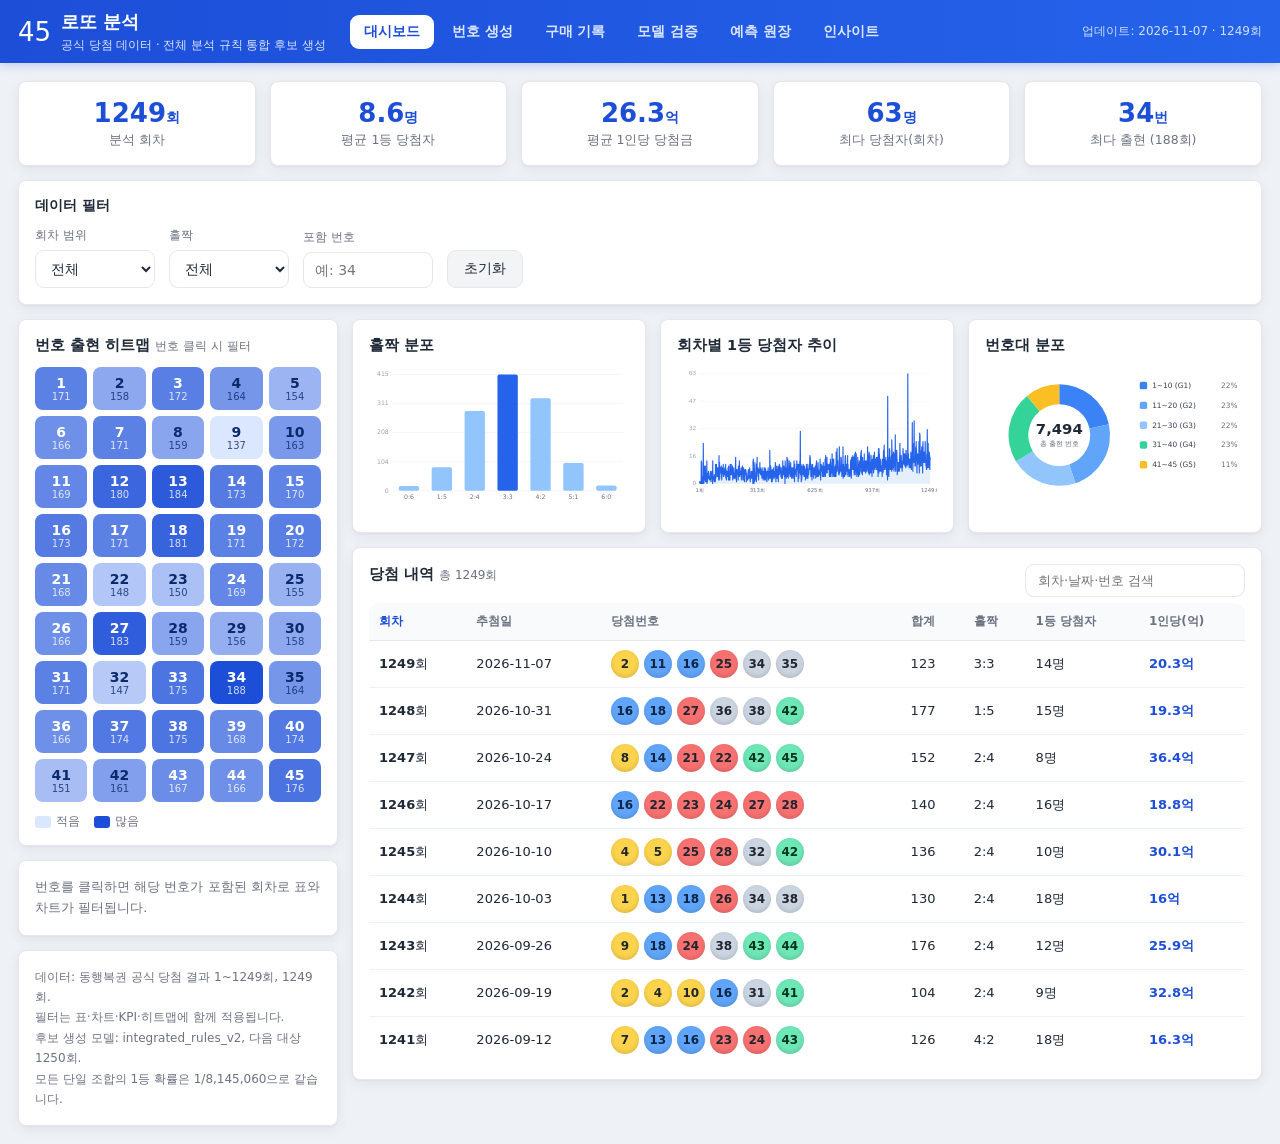
==== commit 8f7ba87b: "1~10 제외 모드와 우세 후보 규칙 추가 번호 생성 탭에 1~10을 제외하고 11~45로만 조합하는 모드를 넣었다. '1~10 없는 1등 조합'(1~1249회 272개)에서 이론" ====
--- a/app/index.html
+++ b/app/index.html
@@ -124,6 +124,15 @@
         <div id="experimentRules"></div>
         <div class="callout warn compact" id="experimentRisk"></div>
       </details>
+      <details class="experiment-panel" id="noLowPanel">
+        <summary>1~10 제외 모드 <span id="noLowSummary">꺼짐</span></summary>
+        <p class="muted">1~10을 빼고 11~45로만 조합합니다. 아래 규칙은 1~1249회의 '1~10 없는 1등 조합' 272개가
+          이론보다 자주 보인 모양입니다(A: 250회 기간 5개 모두 우세, B: 5개 중 4개). 같은 데이터로 고른 후보라
+          확정 규칙이 아니며, 조건을 걸어도 조합 하나의 1등 확률은 바뀌지 않습니다.</p>
+        <label class="check nolow-toggle"><input type="checkbox" id="noLowMode" /> 1~10 제외하고 11~45로만 조합</label>
+        <div id="noLowRules"></div>
+        <div class="callout warn compact" id="noLowRisk"></div>
+      </details>
       <details class="experiment-panel" id="hintGuide">
         <summary>힌트 사용 원칙 <span class="guide-tag">포함·제외·필터를 쓰기 전에</span></summary>
         <div id="hintGuideBody"></div>
--- a/app/styles.css
+++ b/app/styles.css
@@ -257,6 +257,14 @@
 .experiment-rule small { display: block; color: var(--muted); font-weight: 400; line-height: 1.45; margin-top: 3px; }
 .experiment-rule .rates { color: var(--muted); font-size: 10.5px; white-space: nowrap; text-align: right; line-height: 1.5; }
 .callout.compact { margin-top: 10px; padding: 9px 11px; font-size: 12px; }
+.nolow-toggle { display: flex; margin: 0 14px 10px; font-weight: 700; }
+.experiment-rule .tier {
+  display: inline-block; min-width: 18px; padding: 0 5px; margin-right: 2px; border-radius: 5px;
+  font-size: 10.5px; line-height: 17px; text-align: center; color: #fff; vertical-align: 1px;
+}
+.experiment-rule .tier-A { background: var(--blue); }
+.experiment-rule .tier-B { background: var(--muted); }
+.experiment-rule input:disabled + label { opacity: .55; cursor: not-allowed; }
 
 .combo {
   display: flex; align-items: center; gap: 8px; flex-wrap: wrap;
